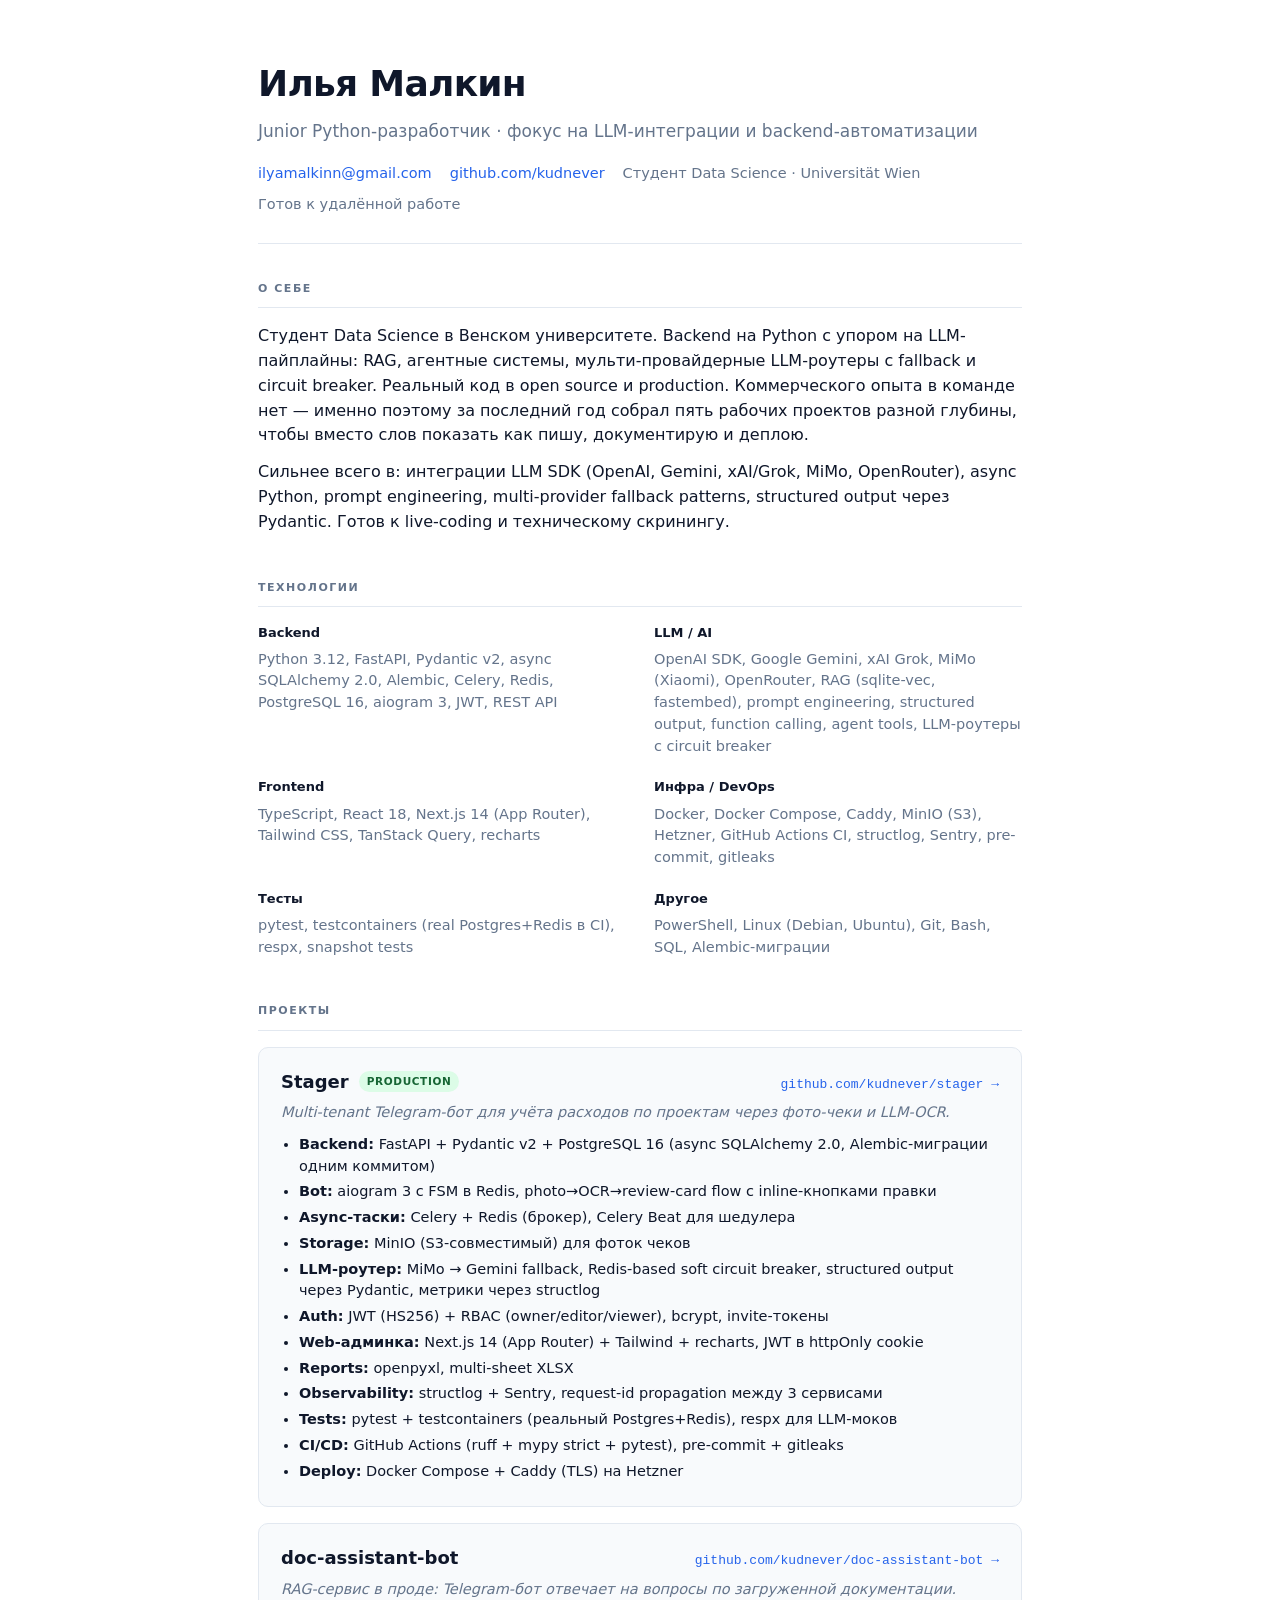
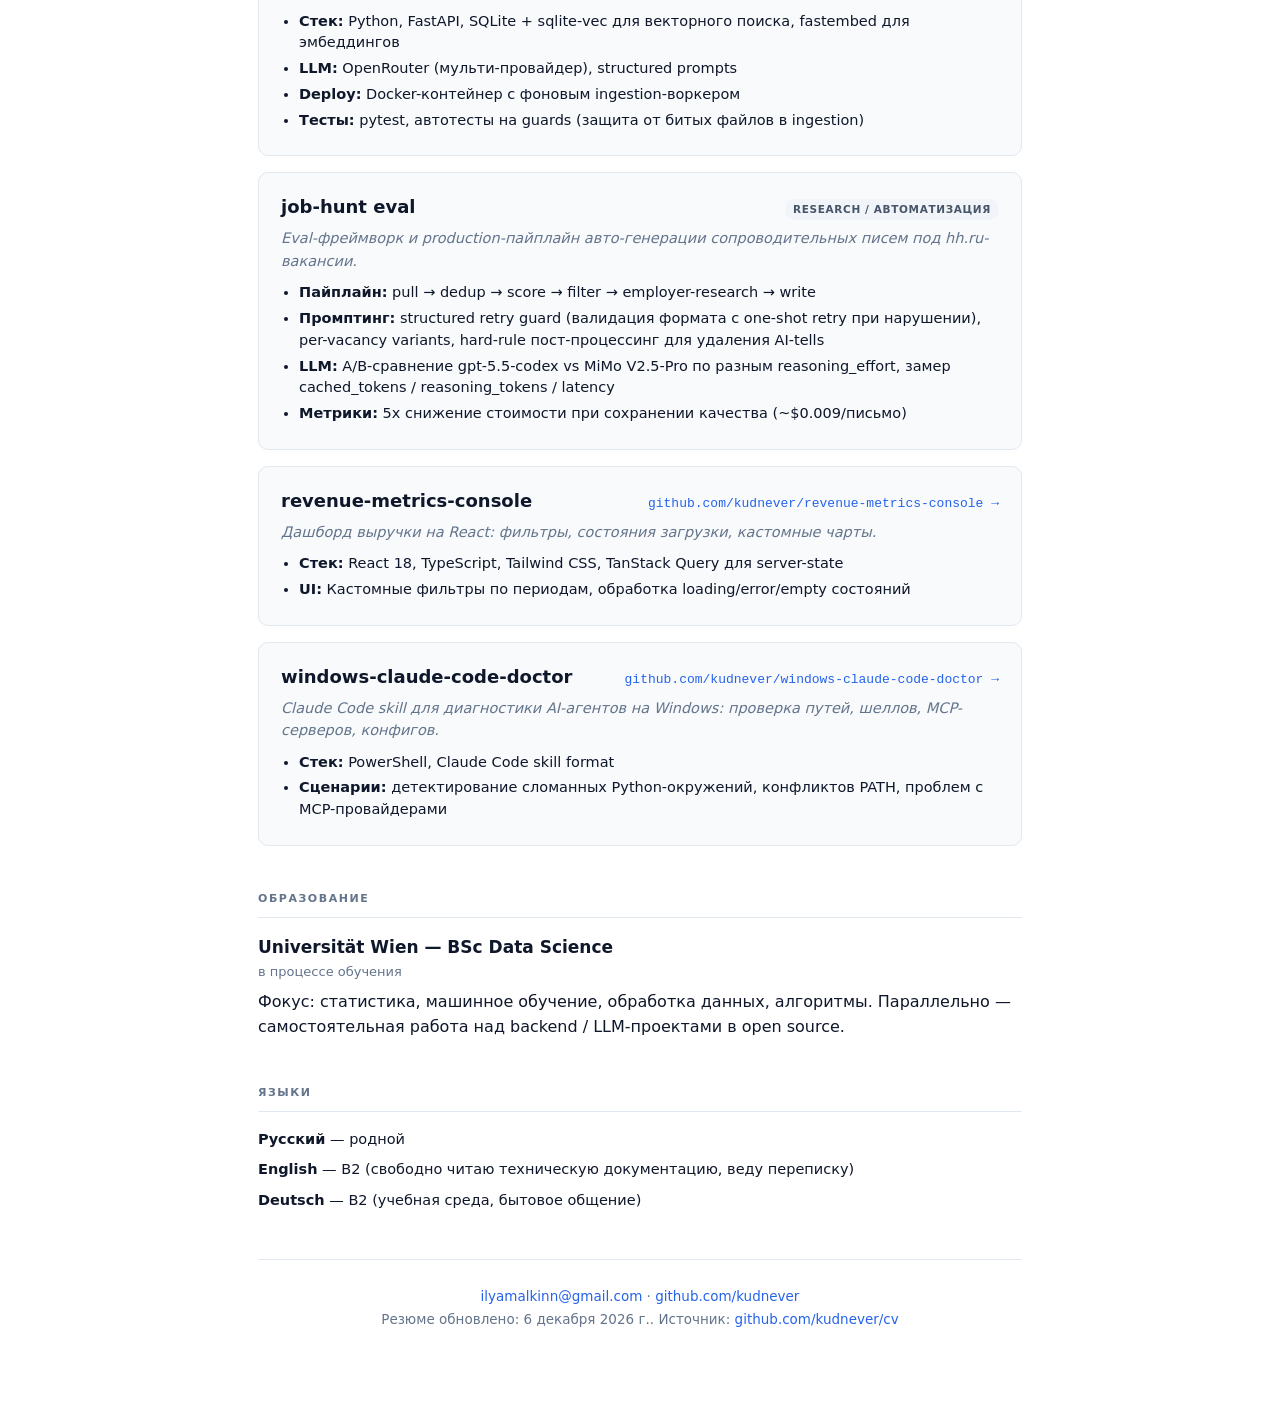
==== index.html @ 677eba4c "online cv: initial version Single-page HTML+CSS resume in Russian, positioned as junior Python/AI de" ====
<!doctype html>
<html lang="ru">
<head>
  <meta charset="utf-8">
  <meta name="viewport" content="width=device-width, initial-scale=1">
  <title>Илья Малкин — Python / AI разработчик</title>
  <meta name="description" content="Резюме: junior Python-разработчик с фокусом на LLM-интеграции. Open-source портфолио: doc-assistant-bot, Stager, windows-claude-code-doctor, job-hunt eval, revenue-metrics-console.">
  <meta property="og:title" content="Илья Малкин — Python / AI разработчик">
  <meta property="og:description" content="Резюме. Open-source портфолио: 5 проектов на Python + LLM.">
  <meta property="og:type" content="profile">
  <link rel="icon" href="data:image/svg+xml,%3Csvg xmlns='http://www.w3.org/2000/svg' viewBox='0 0 100 100'%3E%3Ctext y='.9em' font-size='90'%3E👨‍💻%3C/text%3E%3C/svg%3E">
  <link rel="stylesheet" href="style.css">
</head>
<body>

<main>

  <header class="hero">
    <h1>Илья Малкин</h1>
    <p class="tagline">Junior Python-разработчик · фокус на LLM-интеграции и backend-автоматизации</p>
    <ul class="contacts">
      <li><a href="mailto:ilyamalkinn@gmail.com">ilyamalkinn@gmail.com</a></li>
      <li><a href="https://github.com/kudnever" target="_blank" rel="noopener">github.com/kudnever</a></li>
      <li>Студент Data Science · Universität Wien</li>
      <li>Готов к удалённой работе</li>
    </ul>
  </header>

  <section>
    <h2>О себе</h2>
    <p>
      Студент Data Science в Венском университете. Backend на Python с упором на LLM-пайплайны:
      RAG, агентные системы, мульти-провайдерные LLM-роутеры с fallback и circuit breaker.
      Реальный код в open source и production. Коммерческого опыта в команде нет —
      именно поэтому за последний год собрал пять рабочих проектов разной глубины,
      чтобы вместо слов показать как пишу, документирую и деплою.
    </p>
    <p>
      Сильнее всего в: интеграции LLM SDK (OpenAI, Gemini, xAI/Grok, MiMo, OpenRouter),
      async Python, prompt engineering, multi-provider fallback patterns, structured output
      через Pydantic. Готов к live-coding и техническому скринингу.
    </p>
  </section>

  <section>
    <h2>Технологии</h2>
    <div class="stack">
      <div>
        <h3>Backend</h3>
        <p>Python 3.12, FastAPI, Pydantic v2, async SQLAlchemy 2.0, Alembic, Celery, Redis, PostgreSQL 16, aiogram 3, JWT, REST API</p>
      </div>
      <div>
        <h3>LLM / AI</h3>
        <p>OpenAI SDK, Google Gemini, xAI Grok, MiMo (Xiaomi), OpenRouter, RAG (sqlite-vec, fastembed), prompt engineering, structured output, function calling, agent tools, LLM-роутеры с circuit breaker</p>
      </div>
      <div>
        <h3>Frontend</h3>
        <p>TypeScript, React 18, Next.js 14 (App Router), Tailwind CSS, TanStack Query, recharts</p>
      </div>
      <div>
        <h3>Инфра / DevOps</h3>
        <p>Docker, Docker Compose, Caddy, MinIO (S3), Hetzner, GitHub Actions CI, structlog, Sentry, pre-commit, gitleaks</p>
      </div>
      <div>
        <h3>Тесты</h3>
        <p>pytest, testcontainers (real Postgres+Redis в CI), respx, snapshot tests</p>
      </div>
      <div>
        <h3>Другое</h3>
        <p>PowerShell, Linux (Debian, Ubuntu), Git, Bash, SQL, Alembic-миграции</p>
      </div>
    </div>
  </section>

  <section>
    <h2>Проекты</h2>

    <article class="project">
      <header>
        <h3>Stager <span class="badge">production</span></h3>
        <a class="repo" href="https://github.com/kudnever/stager" target="_blank" rel="noopener">github.com/kudnever/stager →</a>
      </header>
      <p class="oneliner">Multi-tenant Telegram-бот для учёта расходов по проектам через фото-чеки и LLM-OCR.</p>
      <ul>
        <li><strong>Backend:</strong> FastAPI + Pydantic v2 + PostgreSQL 16 (async SQLAlchemy 2.0, Alembic-миграции одним коммитом)</li>
        <li><strong>Bot:</strong> aiogram 3 с FSM в Redis, photo→OCR→review-card flow с inline-кнопками правки</li>
        <li><strong>Async-таски:</strong> Celery + Redis (брокер), Celery Beat для шедулера</li>
        <li><strong>Storage:</strong> MinIO (S3-совместимый) для фоток чеков</li>
        <li><strong>LLM-роутер:</strong> MiMo → Gemini fallback, Redis-based soft circuit breaker, structured output через Pydantic, метрики через structlog</li>
        <li><strong>Auth:</strong> JWT (HS256) + RBAC (owner/editor/viewer), bcrypt, invite-токены</li>
        <li><strong>Web-админка:</strong> Next.js 14 (App Router) + Tailwind + recharts, JWT в httpOnly cookie</li>
        <li><strong>Reports:</strong> openpyxl, multi-sheet XLSX</li>
        <li><strong>Observability:</strong> structlog + Sentry, request-id propagation между 3 сервисами</li>
        <li><strong>Tests:</strong> pytest + testcontainers (реальный Postgres+Redis), respx для LLM-моков</li>
        <li><strong>CI/CD:</strong> GitHub Actions (ruff + mypy strict + pytest), pre-commit + gitleaks</li>
        <li><strong>Deploy:</strong> Docker Compose + Caddy (TLS) на Hetzner</li>
      </ul>
    </article>

    <article class="project">
      <header>
        <h3>doc-assistant-bot</h3>
        <a class="repo" href="https://github.com/kudnever/doc-assistant-bot" target="_blank" rel="noopener">github.com/kudnever/doc-assistant-bot →</a>
      </header>
      <p class="oneliner">RAG-сервис в проде: Telegram-бот отвечает на вопросы по загруженной документации.</p>
      <ul>
        <li><strong>Стек:</strong> Python, FastAPI, SQLite + sqlite-vec для векторного поиска, fastembed для эмбеддингов</li>
        <li><strong>LLM:</strong> OpenRouter (мульти-провайдер), structured prompts</li>
        <li><strong>Deploy:</strong> Docker-контейнер с фоновым ingestion-воркером</li>
        <li><strong>Тесты:</strong> pytest, автотесты на guards (защита от битых файлов в ingestion)</li>
      </ul>
    </article>

    <article class="project">
      <header>
        <h3>job-hunt eval</h3>
        <span class="badge subtle">research / автоматизация</span>
      </header>
      <p class="oneliner">Eval-фреймворк и production-пайплайн авто-генерации сопроводительных писем под hh.ru-вакансии.</p>
      <ul>
        <li><strong>Пайплайн:</strong> pull → dedup → score → filter → employer-research → write</li>
        <li><strong>Промптинг:</strong> structured retry guard (валидация формата с one-shot retry при нарушении), per-vacancy variants, hard-rule пост-процессинг для удаления AI-tells</li>
        <li><strong>LLM:</strong> A/B-сравнение gpt-5.5-codex vs MiMo V2.5-Pro по разным reasoning_effort, замер cached_tokens / reasoning_tokens / latency</li>
        <li><strong>Метрики:</strong> 5x снижение стоимости при сохранении качества (~$0.009/письмо)</li>
      </ul>
    </article>

    <article class="project">
      <header>
        <h3>revenue-metrics-console</h3>
        <a class="repo" href="https://github.com/kudnever/revenue-metrics-console" target="_blank" rel="noopener">github.com/kudnever/revenue-metrics-console →</a>
      </header>
      <p class="oneliner">Дашборд выручки на React: фильтры, состояния загрузки, кастомные чарты.</p>
      <ul>
        <li><strong>Стек:</strong> React 18, TypeScript, Tailwind CSS, TanStack Query для server-state</li>
        <li><strong>UI:</strong> Кастомные фильтры по периодам, обработка loading/error/empty состояний</li>
      </ul>
    </article>

    <article class="project">
      <header>
        <h3>windows-claude-code-doctor</h3>
        <a class="repo" href="https://github.com/kudnever/windows-claude-code-doctor" target="_blank" rel="noopener">github.com/kudnever/windows-claude-code-doctor →</a>
      </header>
      <p class="oneliner">Claude Code skill для диагностики AI-агентов на Windows: проверка путей, шеллов, MCP-серверов, конфигов.</p>
      <ul>
        <li><strong>Стек:</strong> PowerShell, Claude Code skill format</li>
        <li><strong>Сценарии:</strong> детектирование сломанных Python-окружений, конфликтов PATH, проблем с MCP-провайдерами</li>
      </ul>
    </article>
  </section>

  <section>
    <h2>Образование</h2>
    <article class="edu">
      <h3>Universität Wien — BSc Data Science</h3>
      <p class="muted">в процессе обучения</p>
      <p>Фокус: статистика, машинное обучение, обработка данных, алгоритмы. Параллельно — самостоятельная работа над backend / LLM-проектами в open source.</p>
    </article>
  </section>

  <section>
    <h2>Языки</h2>
    <ul class="langs">
      <li><strong>Русский</strong> — родной</li>
      <li><strong>English</strong> — B2 (свободно читаю техническую документацию, веду переписку)</li>
      <li><strong>Deutsch</strong> — B2 (учебная среда, бытовое общение)</li>
    </ul>
  </section>

  <footer>
    <p>
      <a href="mailto:ilyamalkinn@gmail.com">ilyamalkinn@gmail.com</a> ·
      <a href="https://github.com/kudnever" target="_blank" rel="noopener">github.com/kudnever</a>
    </p>
    <p class="muted">Резюме обновлено: <span id="updated"></span>. Источник: <a href="https://github.com/kudnever/cv" target="_blank" rel="noopener">github.com/kudnever/cv</a></p>
  </footer>

</main>

<script>
  document.getElementById('updated').textContent =
    new Date(document.lastModified).toLocaleDateString('ru-RU',
      {year:'numeric', month:'long', day:'numeric'});
</script>

</body>
</html>
---- style.css ----
/* Илья Малкин — резюме. Single-file CSS, system fonts, light + dark. */

:root {
  --text: #0f172a;
  --muted: #64748b;
  --line: #e2e8f0;
  --bg: #ffffff;
  --bg-soft: #f8fafc;
  --accent: #2563eb;
  --accent-soft: #dbeafe;
  --badge-bg: #dcfce7;
  --badge-text: #166534;
  --badge-subtle-bg: #f1f5f9;
  --badge-subtle-text: #475569;
  --max: 820px;
}

@media (prefers-color-scheme: dark) {
  :root {
    --text: #e2e8f0;
    --muted: #94a3b8;
    --line: #1e293b;
    --bg: #0b1220;
    --bg-soft: #111827;
    --accent: #60a5fa;
    --accent-soft: #1e3a8a;
    --badge-bg: #14532d;
    --badge-text: #bbf7d0;
    --badge-subtle-bg: #1e293b;
    --badge-subtle-text: #cbd5e1;
  }
}

* { box-sizing: border-box; }

html, body {
  margin: 0;
  padding: 0;
  background: var(--bg);
  color: var(--text);
  font-family: ui-sans-serif, system-ui, -apple-system, "Segoe UI", Roboto,
               "Helvetica Neue", Arial, "Apple Color Emoji", "Segoe UI Emoji";
  font-size: 16px;
  line-height: 1.55;
  -webkit-font-smoothing: antialiased;
  text-rendering: optimizeLegibility;
}

main {
  max-width: var(--max);
  margin: 0 auto;
  padding: 56px 28px 80px;
}

/* hero */
.hero {
  border-bottom: 1px solid var(--line);
  padding-bottom: 28px;
  margin-bottom: 36px;
}
.hero h1 {
  font-size: 36px;
  font-weight: 700;
  margin: 0 0 6px;
  letter-spacing: -0.02em;
}
.hero .tagline {
  margin: 0 0 18px;
  font-size: 17px;
  color: var(--muted);
}
.contacts {
  list-style: none;
  padding: 0;
  margin: 0;
  display: flex;
  flex-wrap: wrap;
  gap: 8px 18px;
  font-size: 14.5px;
  color: var(--muted);
}
.contacts a {
  color: var(--accent);
  text-decoration: none;
}
.contacts a:hover { text-decoration: underline; }

/* sections */
section { margin-bottom: 44px; }
section h2 {
  font-size: 11px;
  font-weight: 700;
  letter-spacing: 0.14em;
  text-transform: uppercase;
  color: var(--muted);
  margin: 0 0 16px;
  padding-bottom: 10px;
  border-bottom: 1px solid var(--line);
}

p { margin: 0 0 12px; }
section > p:last-child { margin-bottom: 0; }

/* stack grid */
.stack {
  display: grid;
  grid-template-columns: repeat(2, 1fr);
  gap: 20px 28px;
}
.stack h3 {
  font-size: 13px;
  font-weight: 700;
  margin: 0 0 6px;
  color: var(--text);
}
.stack p {
  margin: 0;
  font-size: 14.5px;
  color: var(--muted);
  line-height: 1.5;
}
@media (max-width: 600px) {
  .stack { grid-template-columns: 1fr; }
}

/* projects */
.project {
  background: var(--bg-soft);
  border: 1px solid var(--line);
  border-radius: 10px;
  padding: 20px 22px;
  margin-bottom: 16px;
}
.project header {
  display: flex;
  align-items: baseline;
  justify-content: space-between;
  gap: 16px;
  margin-bottom: 6px;
  flex-wrap: wrap;
}
.project h3 {
  font-size: 18px;
  font-weight: 700;
  margin: 0;
  display: flex;
  align-items: center;
  gap: 10px;
}
.project .repo {
  font-size: 13px;
  color: var(--accent);
  text-decoration: none;
  font-family: ui-monospace, "SF Mono", Menlo, Consolas, monospace;
}
.project .repo:hover { text-decoration: underline; }
.project .oneliner {
  margin: 0 0 10px;
  font-size: 14.5px;
  color: var(--muted);
  font-style: italic;
}
.project ul {
  margin: 8px 0 0;
  padding-left: 18px;
  font-size: 14.5px;
}
.project ul li {
  margin-bottom: 4px;
  line-height: 1.5;
}
.project ul li strong { color: var(--text); }

.badge {
  font-size: 10.5px;
  font-weight: 700;
  letter-spacing: 0.06em;
  text-transform: uppercase;
  padding: 2px 8px;
  border-radius: 100px;
  background: var(--badge-bg);
  color: var(--badge-text);
  vertical-align: middle;
}
.badge.subtle {
  background: var(--badge-subtle-bg);
  color: var(--badge-subtle-text);
}

/* education */
.edu h3 {
  font-size: 17px;
  font-weight: 600;
  margin: 0 0 2px;
}
.edu .muted {
  font-size: 13px;
  color: var(--muted);
  margin: 0 0 8px;
}

/* languages */
.langs {
  list-style: none;
  padding: 0;
  margin: 0;
  display: grid;
  gap: 8px;
}
.langs li { font-size: 14.5px; }

/* footer */
footer {
  border-top: 1px solid var(--line);
  padding-top: 24px;
  margin-top: 48px;
  font-size: 13.5px;
  color: var(--muted);
  text-align: center;
}
footer p { margin: 2px 0; }
footer a { color: var(--accent); text-decoration: none; }
footer a:hover { text-decoration: underline; }
.muted { color: var(--muted); }

/* print: clean B&W single-page friendly */
@media print {
  :root {
    --text: #000;
    --muted: #444;
    --line: #ccc;
    --bg: #fff;
    --bg-soft: #fff;
    --accent: #000;
    --badge-bg: #eee;
    --badge-text: #000;
    --badge-subtle-bg: #eee;
    --badge-subtle-text: #000;
  }
  main { padding: 24px; max-width: 100%; }
  .project { border: 1px solid #ddd; break-inside: avoid; page-break-inside: avoid; }
  section { break-inside: avoid-page; }
  a { color: inherit; text-decoration: none; }
  footer { border-top: 1px solid #aaa; }
  .hero h1 { font-size: 28px; }
  .hero .tagline { font-size: 14px; }
}
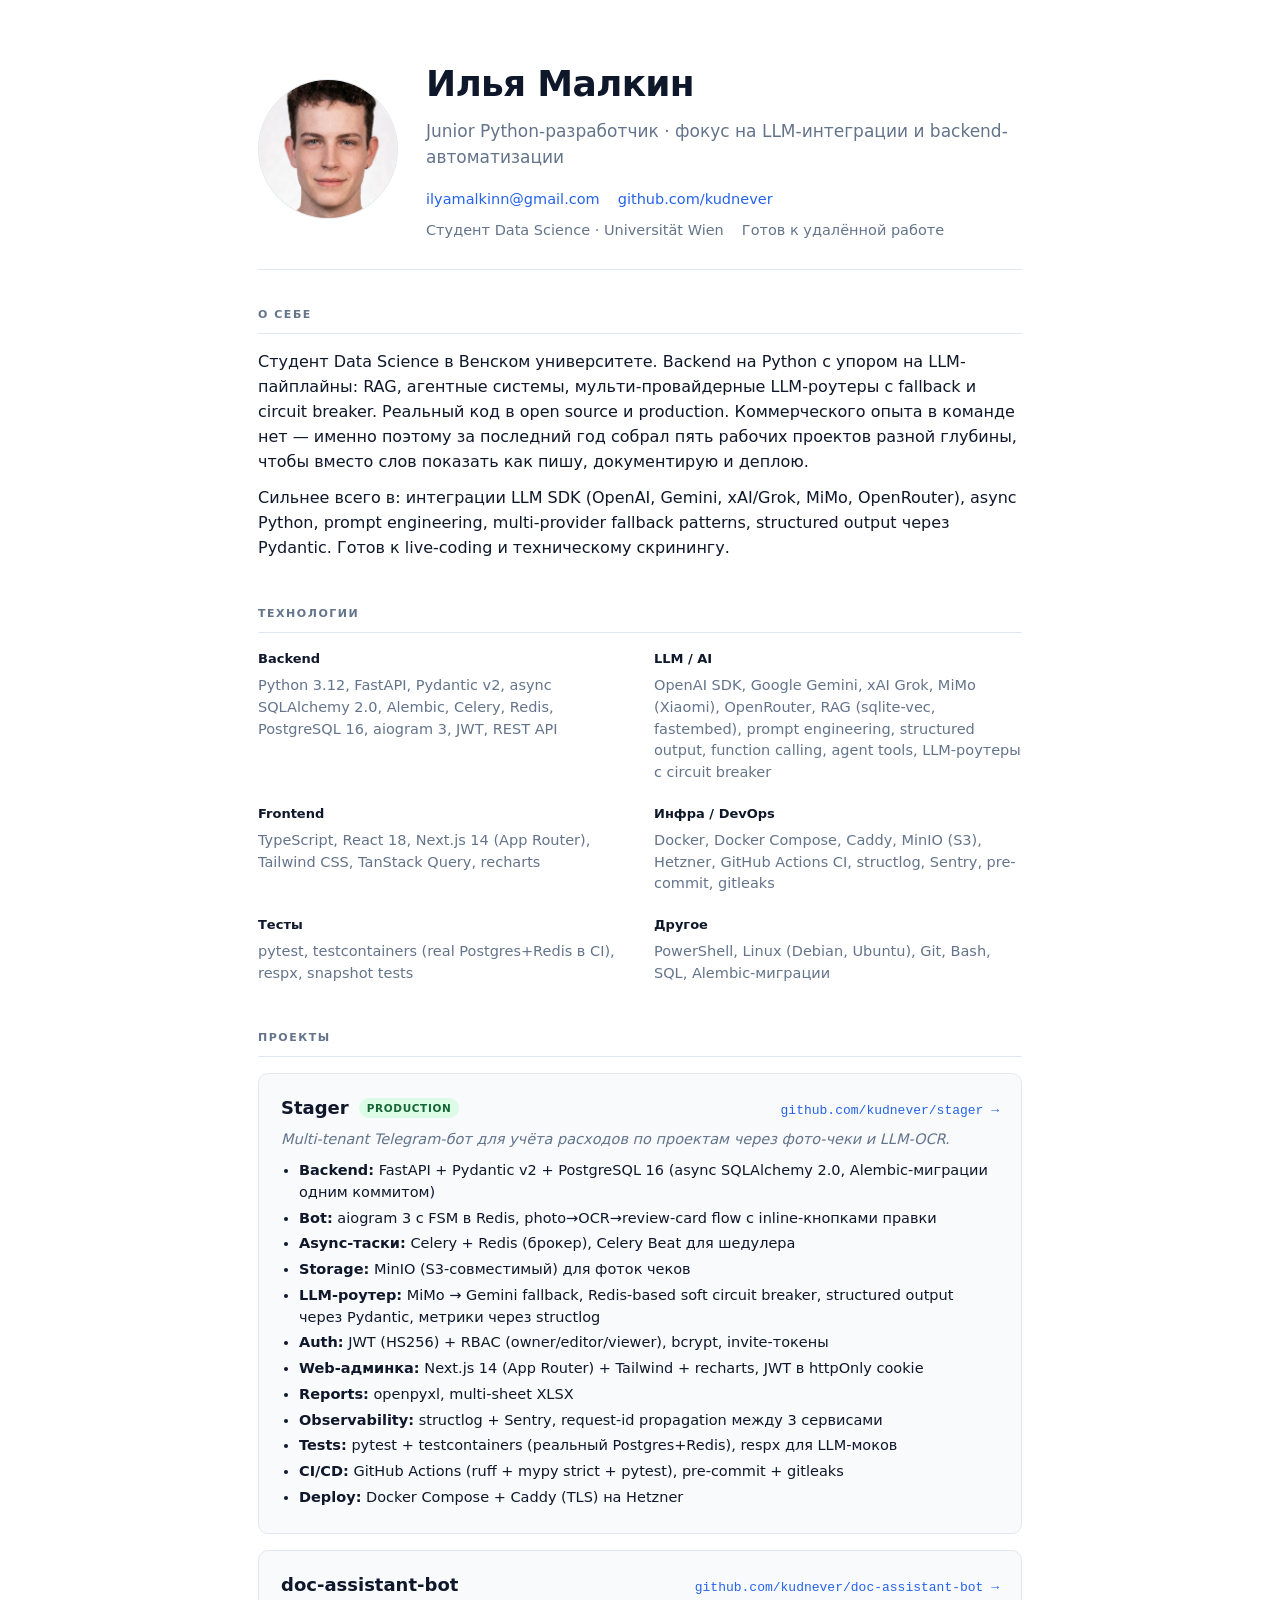
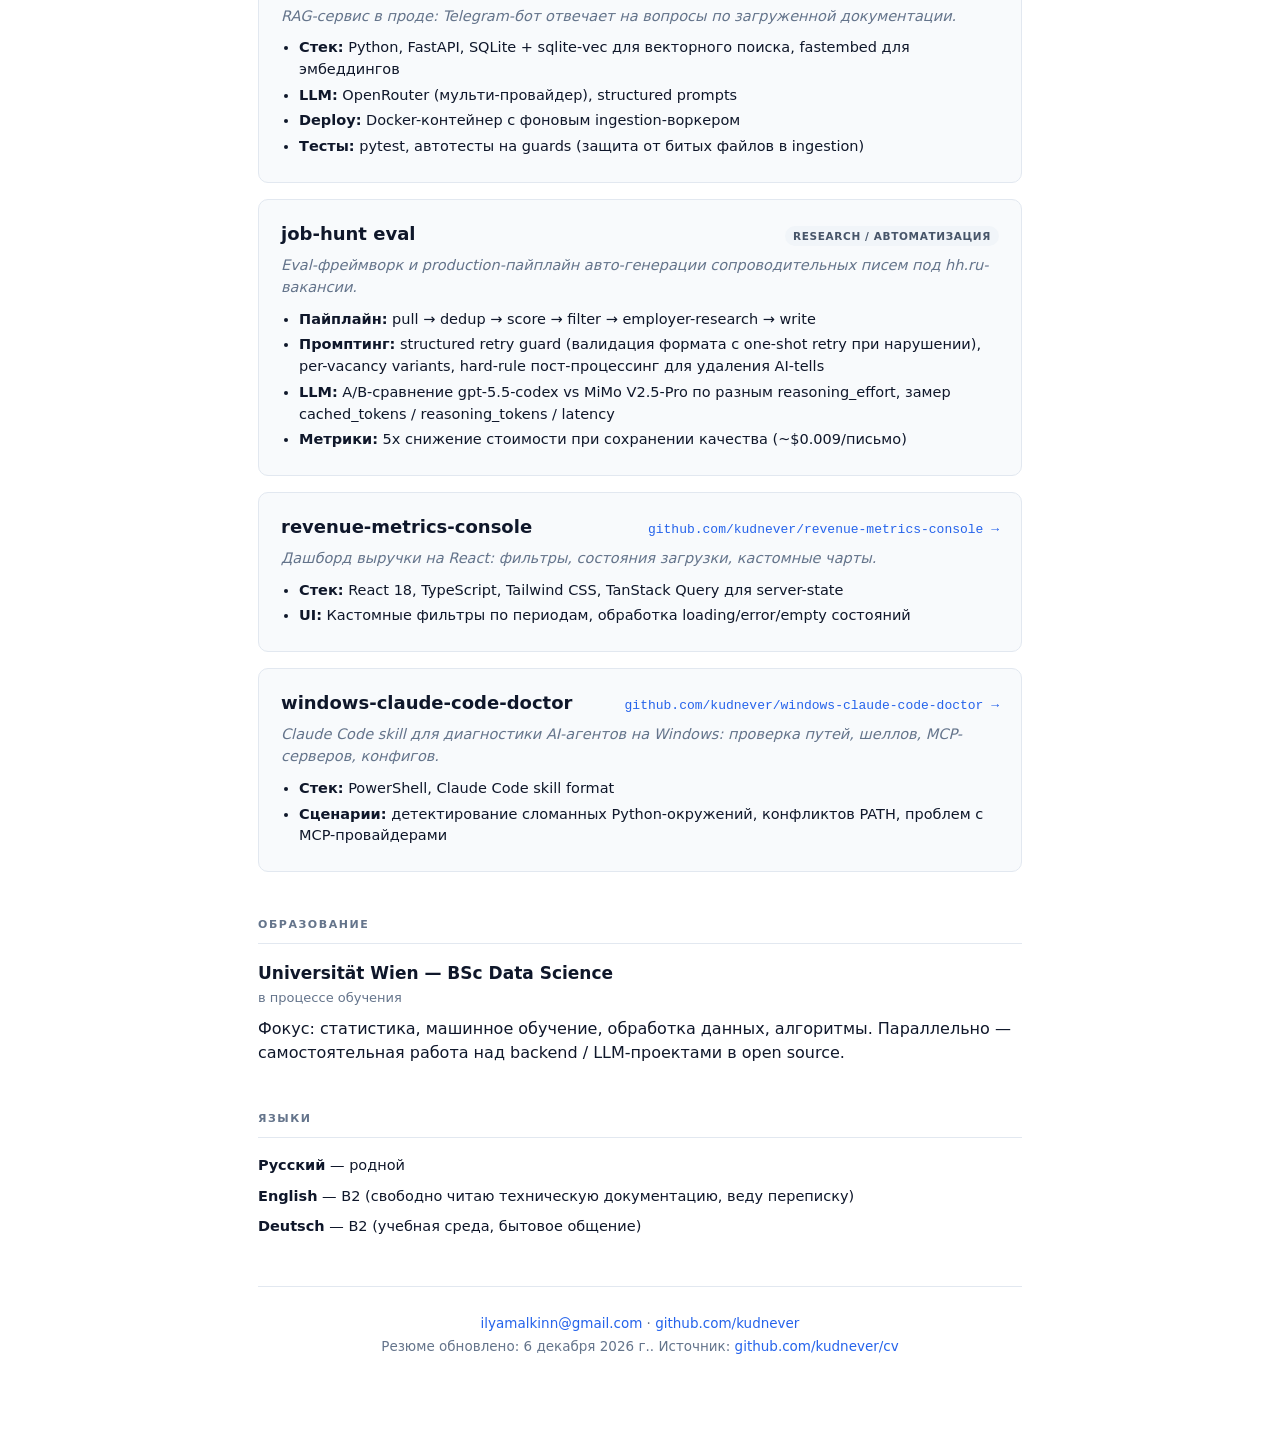
==== commit be9a4724: "hero: add avatar photo + flex layout - photo.jpg (220KB studio shot) - circular 140px avatar in hero" ====
--- a/index.html
+++ b/index.html
@@ -16,14 +16,17 @@
 <main>
 
   <header class="hero">
-    <h1>Илья Малкин</h1>
-    <p class="tagline">Junior Python-разработчик · фокус на LLM-интеграции и backend-автоматизации</p>
-    <ul class="contacts">
-      <li><a href="mailto:ilyamalkinn@gmail.com">ilyamalkinn@gmail.com</a></li>
-      <li><a href="https://github.com/kudnever" target="_blank" rel="noopener">github.com/kudnever</a></li>
-      <li>Студент Data Science · Universität Wien</li>
-      <li>Готов к удалённой работе</li>
-    </ul>
+    <img class="avatar" src="photo.jpg" alt="Илья Малкин" width="140" height="140">
+    <div class="hero-text">
+      <h1>Илья Малкин</h1>
+      <p class="tagline">Junior Python-разработчик · фокус на LLM-интеграции и backend-автоматизации</p>
+      <ul class="contacts">
+        <li><a href="mailto:ilyamalkinn@gmail.com">ilyamalkinn@gmail.com</a></li>
+        <li><a href="https://github.com/kudnever" target="_blank" rel="noopener">github.com/kudnever</a></li>
+        <li>Студент Data Science · Universität Wien</li>
+        <li>Готов к удалённой работе</li>
+      </ul>
+    </div>
   </header>
 
   <section>
--- a/style.css
+++ b/style.css
@@ -54,10 +54,25 @@
 
 /* hero */
 .hero {
+  display: flex;
+  align-items: center;
+  gap: 28px;
   border-bottom: 1px solid var(--line);
   padding-bottom: 28px;
   margin-bottom: 36px;
 }
+.hero .avatar {
+  width: 140px;
+  height: 140px;
+  border-radius: 50%;
+  object-fit: cover;
+  flex-shrink: 0;
+  border: 1px solid var(--line);
+}
+.hero-text {
+  flex: 1;
+  min-width: 0;
+}
 .hero h1 {
   font-size: 36px;
   font-weight: 700;
@@ -68,6 +83,10 @@
   margin: 0 0 18px;
   font-size: 17px;
   color: var(--muted);
+}
+@media (max-width: 600px) {
+  .hero { flex-direction: column; align-items: flex-start; gap: 18px; }
+  .hero .avatar { width: 110px; height: 110px; }
 }
 .contacts {
   list-style: none;
@@ -244,4 +263,5 @@
   footer { border-top: 1px solid #aaa; }
   .hero h1 { font-size: 28px; }
   .hero .tagline { font-size: 14px; }
-}
+  .hero .avatar { width: 96px; height: 96px; border: 1px solid #ccc; }
+}
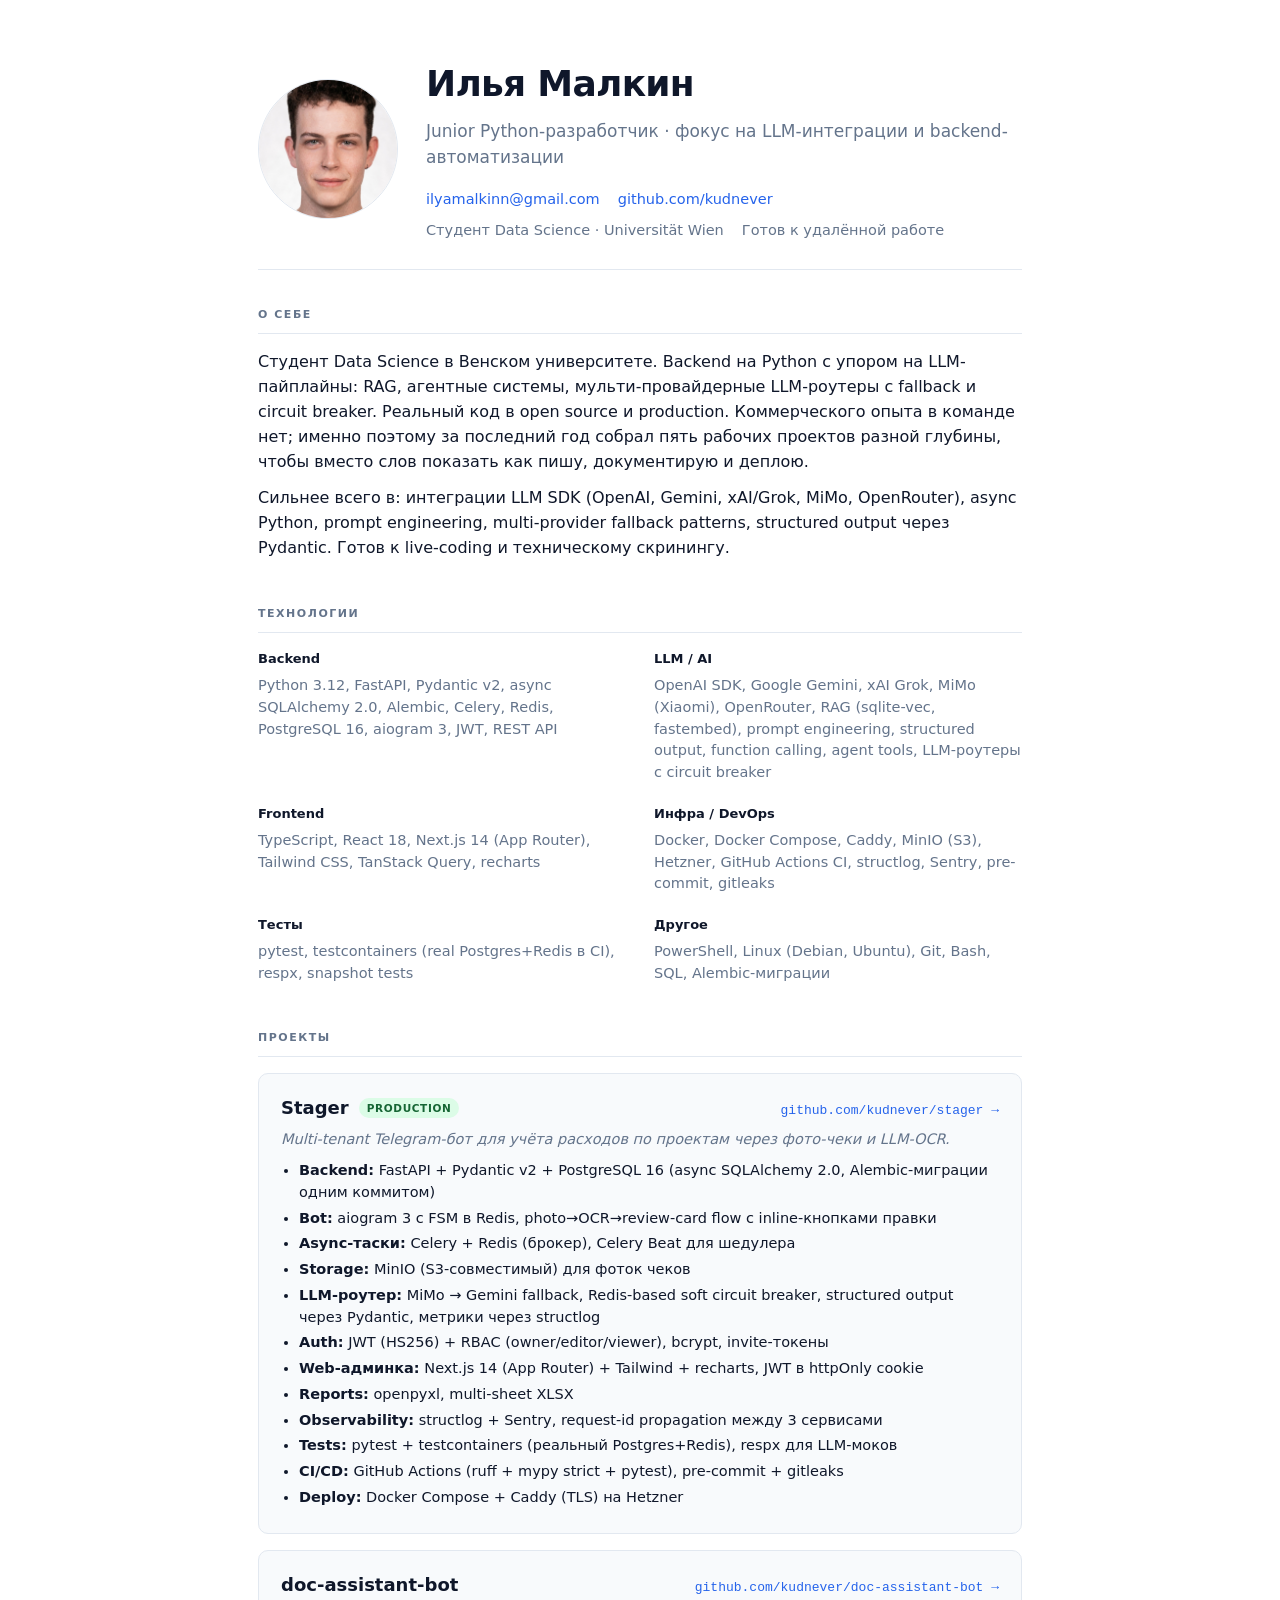
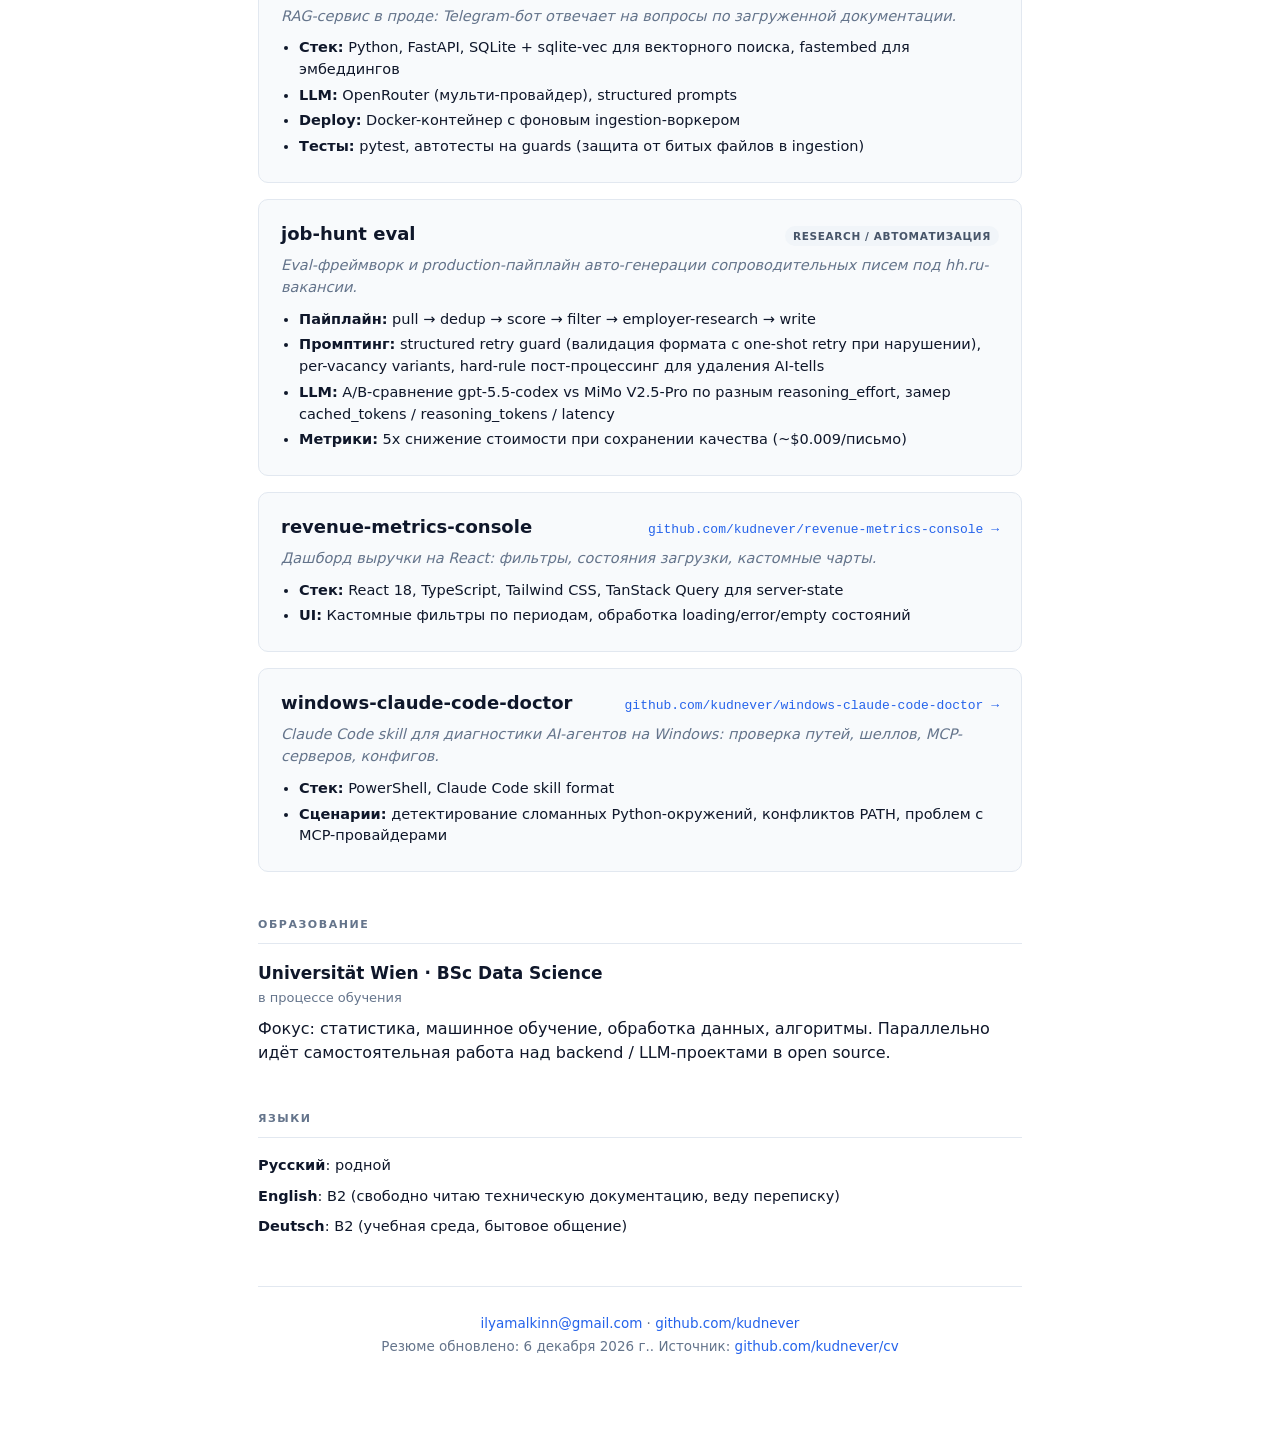
==== commit eb9382af: "add EN + RU PDF versions; remove all em/en-dashes - cv-en-pdf.html + kudnever-cv-en.pdf (English, EU" ====
--- a/index.html
+++ b/index.html
@@ -3,9 +3,9 @@
 <head>
   <meta charset="utf-8">
   <meta name="viewport" content="width=device-width, initial-scale=1">
-  <title>Илья Малкин — Python / AI разработчик</title>
+  <title>Илья Малкин · Python / AI разработчик</title>
   <meta name="description" content="Резюме: junior Python-разработчик с фокусом на LLM-интеграции. Open-source портфолио: doc-assistant-bot, Stager, windows-claude-code-doctor, job-hunt eval, revenue-metrics-console.">
-  <meta property="og:title" content="Илья Малкин — Python / AI разработчик">
+  <meta property="og:title" content="Илья Малкин · Python / AI разработчик">
   <meta property="og:description" content="Резюме. Open-source портфолио: 5 проектов на Python + LLM.">
   <meta property="og:type" content="profile">
   <link rel="icon" href="data:image/svg+xml,%3Csvg xmlns='http://www.w3.org/2000/svg' viewBox='0 0 100 100'%3E%3Ctext y='.9em' font-size='90'%3E👨‍💻%3C/text%3E%3C/svg%3E">
@@ -34,7 +34,7 @@
     <p>
       Студент Data Science в Венском университете. Backend на Python с упором на LLM-пайплайны:
       RAG, агентные системы, мульти-провайдерные LLM-роутеры с fallback и circuit breaker.
-      Реальный код в open source и production. Коммерческого опыта в команде нет —
+      Реальный код в open source и production. Коммерческого опыта в команде нет;
       именно поэтому за последний год собрал пять рабочих проектов разной глубины,
       чтобы вместо слов показать как пишу, документирую и деплою.
     </p>
@@ -156,18 +156,18 @@
   <section>
     <h2>Образование</h2>
     <article class="edu">
-      <h3>Universität Wien — BSc Data Science</h3>
+      <h3>Universität Wien · BSc Data Science</h3>
       <p class="muted">в процессе обучения</p>
-      <p>Фокус: статистика, машинное обучение, обработка данных, алгоритмы. Параллельно — самостоятельная работа над backend / LLM-проектами в open source.</p>
+      <p>Фокус: статистика, машинное обучение, обработка данных, алгоритмы. Параллельно идёт самостоятельная работа над backend / LLM-проектами в open source.</p>
     </article>
   </section>
 
   <section>
     <h2>Языки</h2>
     <ul class="langs">
-      <li><strong>Русский</strong> — родной</li>
-      <li><strong>English</strong> — B2 (свободно читаю техническую документацию, веду переписку)</li>
-      <li><strong>Deutsch</strong> — B2 (учебная среда, бытовое общение)</li>
+      <li><strong>Русский</strong>: родной</li>
+      <li><strong>English</strong>: B2 (свободно читаю техническую документацию, веду переписку)</li>
+      <li><strong>Deutsch</strong>: B2 (учебная среда, бытовое общение)</li>
     </ul>
   </section>
 
--- a/style.css
+++ b/style.css
@@ -1,4 +1,4 @@
-/* Илья Малкин — резюме. Single-file CSS, system fonts, light + dark. */
+/* Илья Малкин · резюме. Single-file CSS, system fonts, light + dark. */
 
 :root {
   --text: #0f172a;
